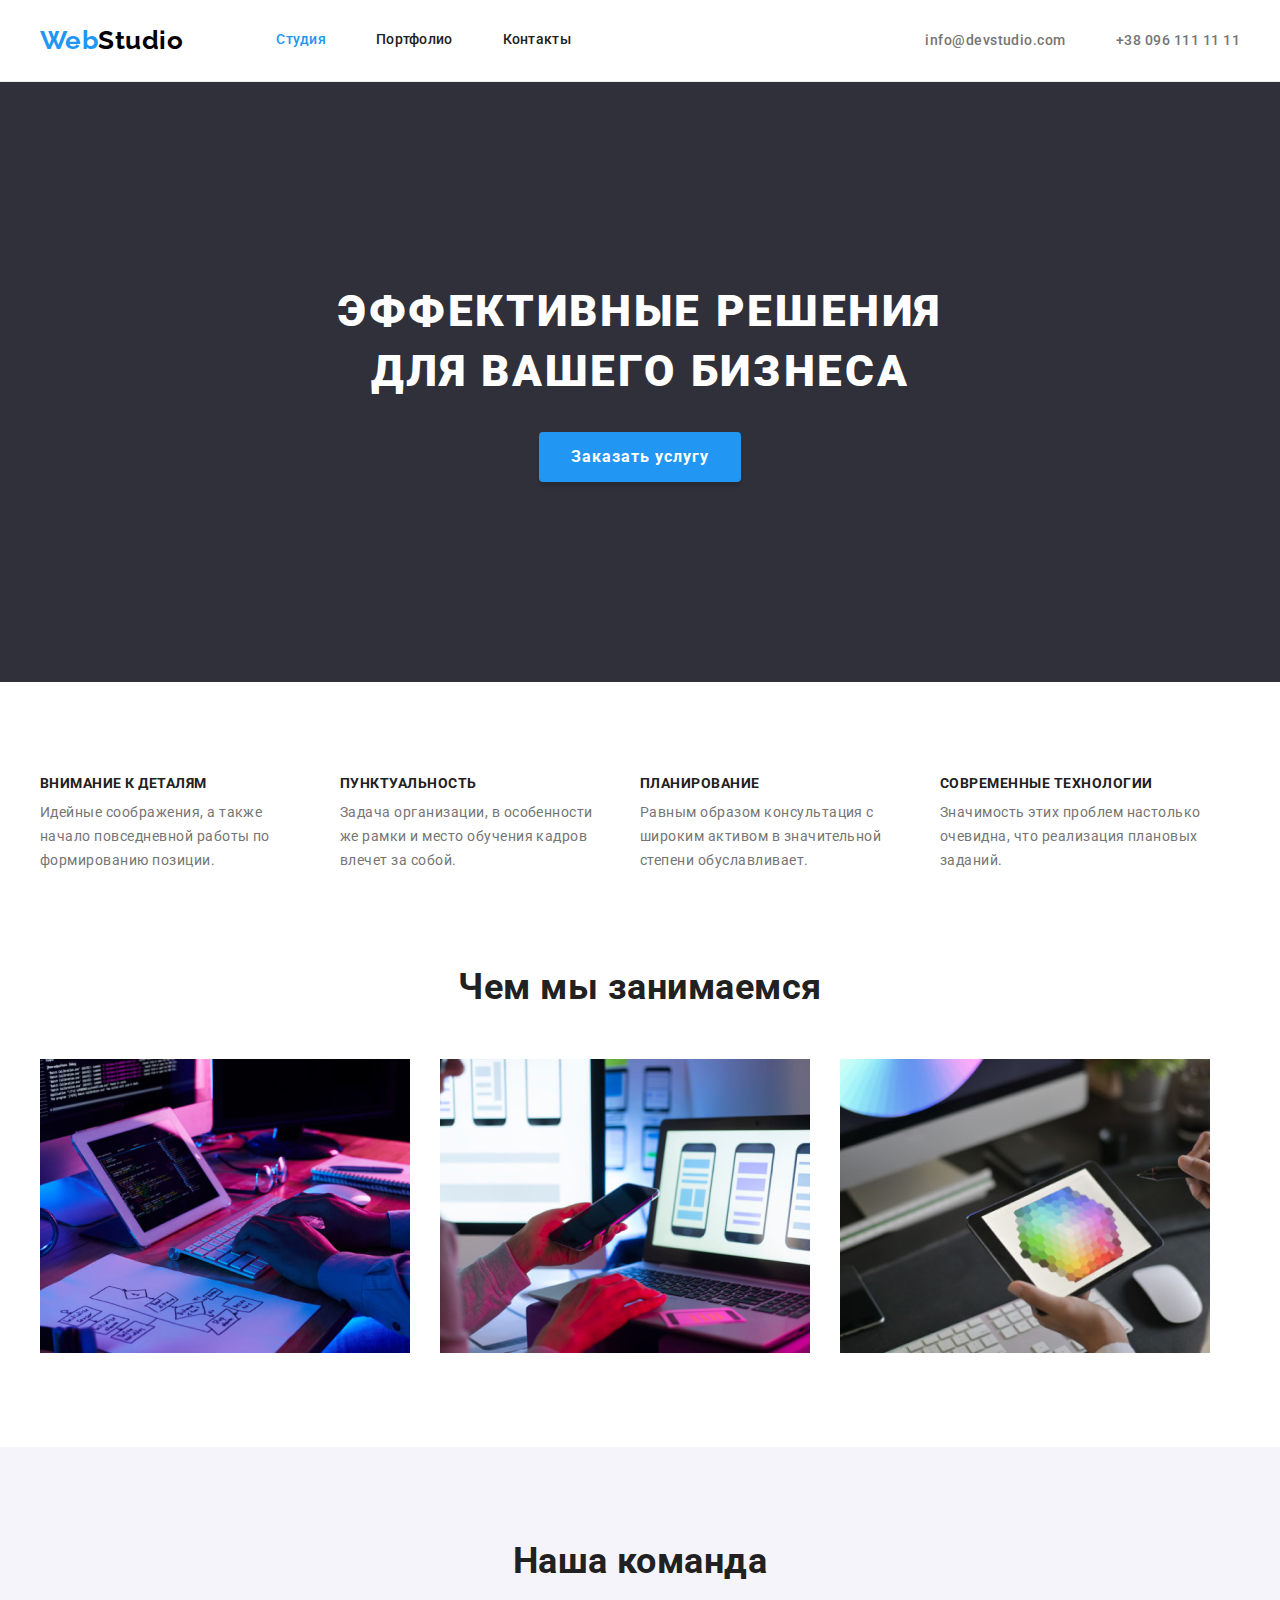
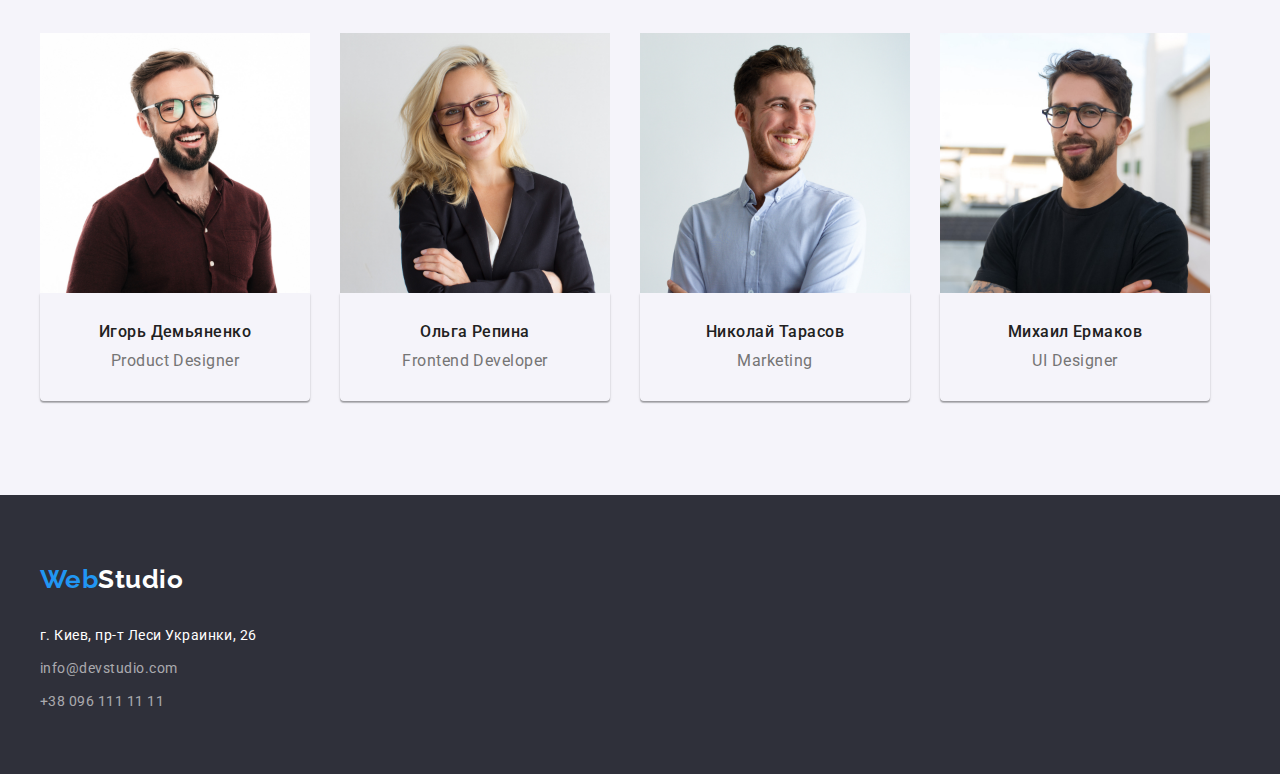
==== index.html @ c9bbfc61 "Initial commit" ====
<!DOCTYPE html>
<html lang="ru">
  <head>
    <meta charset="UTF-8" />
    <meta http-equiv="X-UA-Compatible" content="IE=edge" />
    <meta name="viewport" content="width=device-width, initial-scale=1.0" />
    <link rel="preconnect" href="https://fonts.googleapis.com" />
    <link rel="preconnect" href="https://fonts.gstatic.com" crossorigin />
    <link
      href="https://fonts.googleapis.com/css2?family=Raleway:wght@700&family=Roboto:wght@400;500;700;900&display=swap"
      rel="stylesheet"
    />
    <link
      rel="stylesheet"
      href="https://cdnjs.cloudflare.com/ajax/libs/modern-normalize/1.1.0/modern-normalize.min.css"
      integrity="sha512-wpPYUAdjBVSE4KJnH1VR1HeZfpl1ub8YT/NKx4PuQ5NmX2tKuGu6U/JRp5y+Y8XG2tV+wKQpNHVUX03MfMFn9Q=="
      crossorigin="anonymous"
      referrerpolicy="no-referrer"
    />
    <link rel="stylesheet" href="css/main.css" />
    <title>Студия</title>
  </head>
  <body>
    <header class="header">
      <div class="container content-header">
        <a href="/index.html" lang="en" class="header-link link">
          <span class="logo">Web</span>Studio
        </a>
        <nav class="nav">
          <ul class="main-nav list">
            <li class="nav-item">
              <a href="index.html" class="main-nav-link link">
                <span class="color-studio">Студия</span></a
              >
            </li>
            <li class="nav-item">
              <a href="./portfolio.html" class="main-nav-link link"> Портфолио</a>
            </li>
            <li class="nav-item">
              <a href="" class="main-nav-link link">Контакты</a>
            </li>
          </ul>
        </nav>
        <ul class="aught-nav list">
          <li class="aught-nav-item">
            <a href="mailto:info@devstudio.com" class="aught-nav-link link">info@devstudio.com</a>
          </li>
          
          <li class="aught-nav-item">
            <a href="tel:+380961111111" class="aught-nav-link link">+38 096 111 11 11</a>
          </li>
        </ul>
      </div>
    </header>
    <main>
      <!-- герой -->
      <section class="hero hero-section">
        <div class="container container-hero">
          <h1 class="hero-title">Эффективные решения для вашего бизнеса</h1>
          <button type="button" class="hero-btn">Заказать услугу</button>
        </div>
      </section>
      <!-- наши цености -->
      <section class="values section">
        <div class="container">
          <h2 class="visually-hidden">Наши цености</h2>
          <ul class="values-lists list">
            <li class="values-list">
              <h3>Внимание к деталям</h3>
              <p>
                Идейные соображения, а также начало повседневной работы по формированию позиции.
              </p>
            </li>
            <li class="values-list">
              <h3>Пунктуальность</h3>
              <p>
                Задача организации, в особенности же рамки и место обучения кадров влечет за собой.
              </p>
            </li>
            <li class="values-list">
              <h3>Планирование</h3>
              <p>
                Равным образом консультация с широким активом в значительной степени обуславливает.
              </p>
            </li>
            <li class="values-list">
              <h3>Современные технологии</h3>
              <p>Значимость этих проблем настолько очевидна, что реализация плановых заданий.</p>
            </li>
          </ul>
        </div>
      </section>
      <!-- о нас -->
      <section class="about section">
        <div class="container">
          <h2>Чем мы занимаемся</h2>
          <ul class="about-lists list">
            <li class="about-list"><img src="Images/img.jpg" alt="Разработка ПО" width="370" /></li>
            <li class="about-list">
              <img src="Images/box2.jpg" alt="Разработка мобильного ПО" width="370" />
            </li>
            <li class="about-list">
              <img src="Images/box3.jpg" alt="Разработка графических приложений" width="370" />
            </li>
          </ul>
        </div>
      </section>
      <!-- команда -->
      <section class="teams section">
        <div class="container">
          <h2>Наша команда</h2>
          <ul class="teams-lists list">
            <li class="team-list">
              <img src="Images/product.jpg" alt="мужчина" width="270" />

              <div class="team-card">
                <h3>Игорь Демьяненко</h3>
                <p lang="en">Product Designer</p>
              </div>
            </li>
            <li class="team-list">
              <img src="Images/front.jpg" alt="женщина" width="270" />
              <div class="team-card">
                <h3>Ольга Репина</h3>
                <p lang="en">Frontend Developer</p>
              </div>
            </li>
            <li class="team-list">
              <img src="Images/marketing.jpg" alt="мужчина" width="270" />
              <div class="team-card">
                <h3>Николай Тарасов</h3>
                <p lang="en">Marketing</p>
              </div>
            </li>
            <li class="team-list">
              <img src="Images/designer.jpg " alt="мужчина" width="270" />
              <div class="team-card">
                <h3>Михаил Ермаков</h3>
                <p lang="en">UI Designer</p>
              </div>
            </li>
          </ul>
        </div>
      </section>
    </main>
    <!-- футтер -->
    <footer class="footer">
      <div class="container container-footer">
        <a href="/index.html" lang="en" class="footer-link link"
          ><span class="logo">Web</span>Studio</a
        >
        <address class="footer-address">
          
            <p>г. Киев, пр-т Леси Украинки, 26</p>
            <ul class="footer-address-list list">
              <li class="footer-address-item">
                <a href="mailto:info@devstudio.com" class="footer-address-link link"
                  >info@devstudio.com</a
                >
              </li>
              <li class="footer-address-item">
                <a href="tel:+380961111111" class="footer-address-link link">+38 096 111 11 11</a>
              </li>
            </ul>
          </div>
        </address>
      </div>
    </footer>
  </body>
</html>
---- css/main.css ----
/* color-hero-logo : FFFFFF 

primary-color-text :  #757575
secondary-color-text : #212121
acent-color #2196F3
*/

:root {
  --primary-color-text: #757575;
  --secondary-color-text: #212121;
  --color-hero: #ffffff;
  --acent-color-button-text: #f5f4fa;
  --acent-color-button-background: #2196f3;
  --acent-color-text: #2196f3;
  --color-button-background: #f5f4fa;
}

body {
  margin: 0;
  font-family: 'Roboto', sans-serif;
  color: var(--primary-color-text);
  font-style: normal;
  letter-spacing: 0.03em;
  font-weight: 400;
}
h1,
h2,
h3,
h4,
p {
  margin-top: 0;
  margin-bottom: 0;
}
img {
  display: block;
  max-width: 100%;
  height: auto;
}
.link {
  color: inherit;
  text-decoration: none;
  padding-left: 0;
  margin-right: 0;
  display: block;
}
.list {
  list-style-type: none;
  padding-left: 0;
  margin-left: 0;
  margin-bottom: 0;
  margin-top: 0;
}
.visually-hidden {
  position: absolute;
  width: 1px;
  height: 1px;
  margin: -1px;
  border: 0;
  padding: 0;

  white-space: nowrap;
  clip-path: inset(100%);
  clip: rect(0 0 0 0);
  overflow: hidden;
}

.header {
  padding-top: 25px;
  padding-bottom: 25px;
  border-bottom: 1px solid #ececec;
}
.content-header {
  display: flex;
  align-items: center;
}

.header-link {
  color: #000000;
  font-family: 'Raleway', sans-serif;

  font-weight: 700;
  font-size: 26px;
  line-height: 1.19;

  margin-right: 93px;
}

.logo {
  color: var(--acent-color-text);
}
.color-studio {
  color: var(--acent-color-text);
}
.color-portfolio {
  color: var(--acent-color-text);
}

.main-nav {
  display: flex;
}

.main-nav .main-nav-link:hover,
.main-nav .main-nav-link:focus {
  color: var(--acent-color-text);
}

.main-nav-link {
  font-weight: 500;
  font-size: 14px;
  line-height: 1.14;
  letter-spacing: 0.02em;
  color: var(--secondary-color-text);
}
.nav-item {
  margin-right: 50px;
}
.nav-item:last-child {
  margin-right: 0;
}

.aught-nav {
  display: flex;
  margin-left: auto;
}
.aught-nav-link {
  font-weight: 500;
  font-size: 14px;
  line-height: 1.71;
}

.aught-nav-item {
  margin-right: 50px;
}
.aught-nav-item:last-child {
  margin-right: 0px;
}

.aught-nav .aught-nav-link:hover,
.aught-nav .aught-nav-link:focus {
  color: var(--acent-color-text);
}

.container {
  width: 1200px;
  margin-left: auto;
  margin-right: auto;
  padding-left: 15px;
  padding-right: 15px;
}

/* герой*/

.hero-section {
  padding-top: 200px;
  padding-bottom: 200px;
}
.hero {
  background-color: #2f303a;
  text-align: center;
}

.hero-title {
  font-weight: 900;
  font-size: 44px;
  line-height: 1.36;

  /* or 136% */

  letter-spacing: 0.06em;
  text-transform: uppercase;
  color: var(--color-hero);

  margin: 0 auto 30px;
  width: 696px;
}

.hero-btn {
  font-family: inherit;
  font-weight: 700;
  font-size: 16px;
  line-height: 1.87;

  letter-spacing: 0.06em;
  align-items: center;
  text-align: center;
  color: var(--color-hero);
  background: #2196f3;
  box-shadow: 0px 4px 4px rgba(0, 0, 0, 0.15);
  border-radius: 4px;
  min-width: 200px;
  padding: 10px 32px;
  border: none;
  cursor: pointer;
}

.section {
  padding-top: 94px;
  padding-bottom: 94px;
}

/* цености */
.values.section {
  padding-bottom: 0;
}
.values-lists {
  display: flex;
}
.values-list {
  margin-right: 30px;
  width: 270px;
}
.values-list:last-child {
  margin-right: 0;
}

.values-list > h3 {
  color: var(--secondary-color-text);
  font-weight: 700;
  font-size: 14px;
  line-height: 1.14;
  text-transform: uppercase;
  margin-bottom: 10px;
}
.values-list > p {
  font-size: 14px;
  line-height: 1.71;
}
/* Рѕ РЅР°СЃ  */
.about h2 {
  font-weight: 700;
  font-size: 36px;
  line-height: 1.16;
  text-align: center;
  color: var(--secondary-color-text);
  margin-bottom: 50px;
}
.about-lists {
  display: flex;
}
.about-list {
  margin-right: 30px;
}
.about-list:last-child {
  margin-right: 0;
}
/* команда  */
.teams.section {
  background: #f5f4fa;
}
.teams-lists {
  display: flex;
}
.teams h2 {
  font-weight: 700;
  font-size: 36px;
  line-height: 1.16;
  text-align: center;
  color: var(--secondary-color-text);
  margin-bottom: 50px;
}
.team-list {
  margin-right: 30px;
  text-align: center;
}
.team-list:last-child {
  margin-right: 0;
}

.team-list h3 {
  font-weight: 500;
  font-size: 16px;
  line-height: 1.18;
  /* identical to box height */
  color: var(--secondary-color-text);
}
.team-list p {
  font-size: 16px;
  line-height: 1.18;
  /* identical to box height */
}

.team-card {
  padding-bottom: 30px;
  padding-top: 30px;
  box-shadow: 0px 1px 3px rgba(0, 0, 0, 0.12), 0px 1px 1px rgba(0, 0, 0, 0.14),
    0px 2px 1px rgba(0, 0, 0, 0.2);
  border-radius: 0px 0px 4px 4px;
}
.team-card > h3 {
  margin-bottom: 10px;
}
/*Футтер */
.footer {
  background-color: #2f303a;
  color: #ffffff;
  padding-top: 60px;
  padding-bottom: 60px;
}

.footer-link {
  font-family: 'Raleway', sans-serif;

  font-weight: 700;
  font-size: 26px;
  line-height: 1.92;
  margin-bottom: 20px;
}

.footer-address > p {
  font-style: normal;
  font-size: 14px;
  line-height: 1.71;
  margin-bottom: 9px;
}

.footer-address-link {
  font-size: 14px;
  line-height: 1.71;
  color: rgba(255, 255, 255, 0.6);
  font-style: normal;
}
.footer-address-item {
  margin-bottom: 9px;
}
.footer-address-item:last-child {
  margin-bottom: 0;
}

.footer-address-list .footer-address-link:hover,
.footer-address-list .footer-address-link:focus {
  color: var(--acent-color-text);
}
/* Портфолио */

.button {
  font-family: inherit;
  font-weight: 500;
  font-size: 16px;
  line-height: 1.62;
  /* identical to box height, or 162% */

  text-align: center;
  color: var(--secondary-color-text);
  background: var(--color-button-background);
  border-radius: 4px;
  border: none;
  cursor: pointer;
  padding: 6px 22px;
}

.buttons {
  display: flex;
  justify-content: center;
  margin-bottom: 54px;
}

.button-list {
  margin-right: 8px;
}

.button-list:last-child {
  margin-right: 0;
}

.buttons .button:hover,
.buttons .button:focus {
  color: var(--acent-color-button-text);
  background: var(--acent-color-button-background);
}

.works {
  display: flex;
  flex-wrap: wrap;
  margin-left: -30px;
  margin-top: -30px;
}
.work-item {
  flex-basis: calc(100% / 3 - 30px);
  margin-left: 30px;
  margin-top: 30px;
}
.work-item h3 {
  color: var(--secondary-color-text);
  font-weight: 700;
  font-size: 18px;
  line-height: 2;
  /* identical to box height, or 200% */
  letter-spacing: 0.06em;
}

.work-item p {
  font-size: 16px;
  line-height: 1.87;

  /* identical to box height, or 187% */
}

.item-content {
  padding: 20px 24px;
  border-right: 1px solid #eeeeee;
  border-bottom: 1px solid #eeeeee;
  border-left: 1px solid #eeeeee;
}

.item-content > h3 {
  margin-bottom: 4px;
}
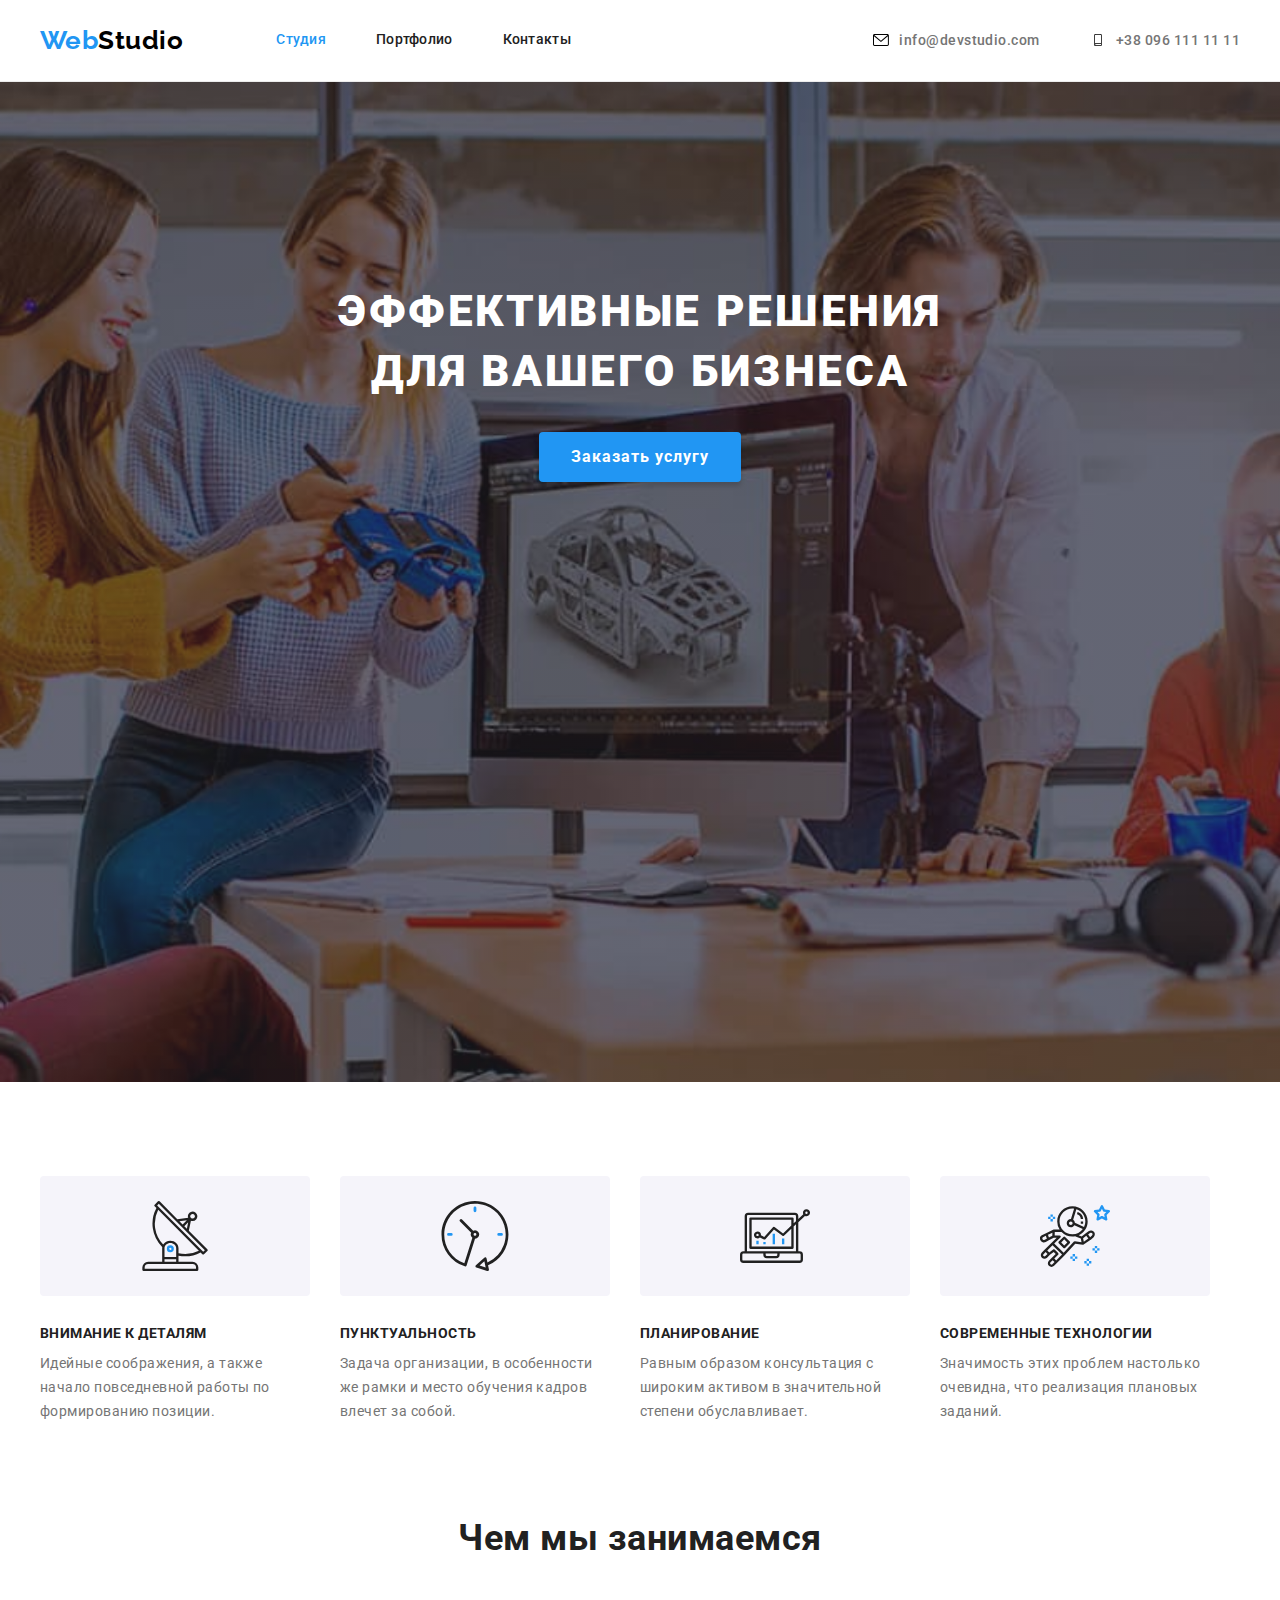
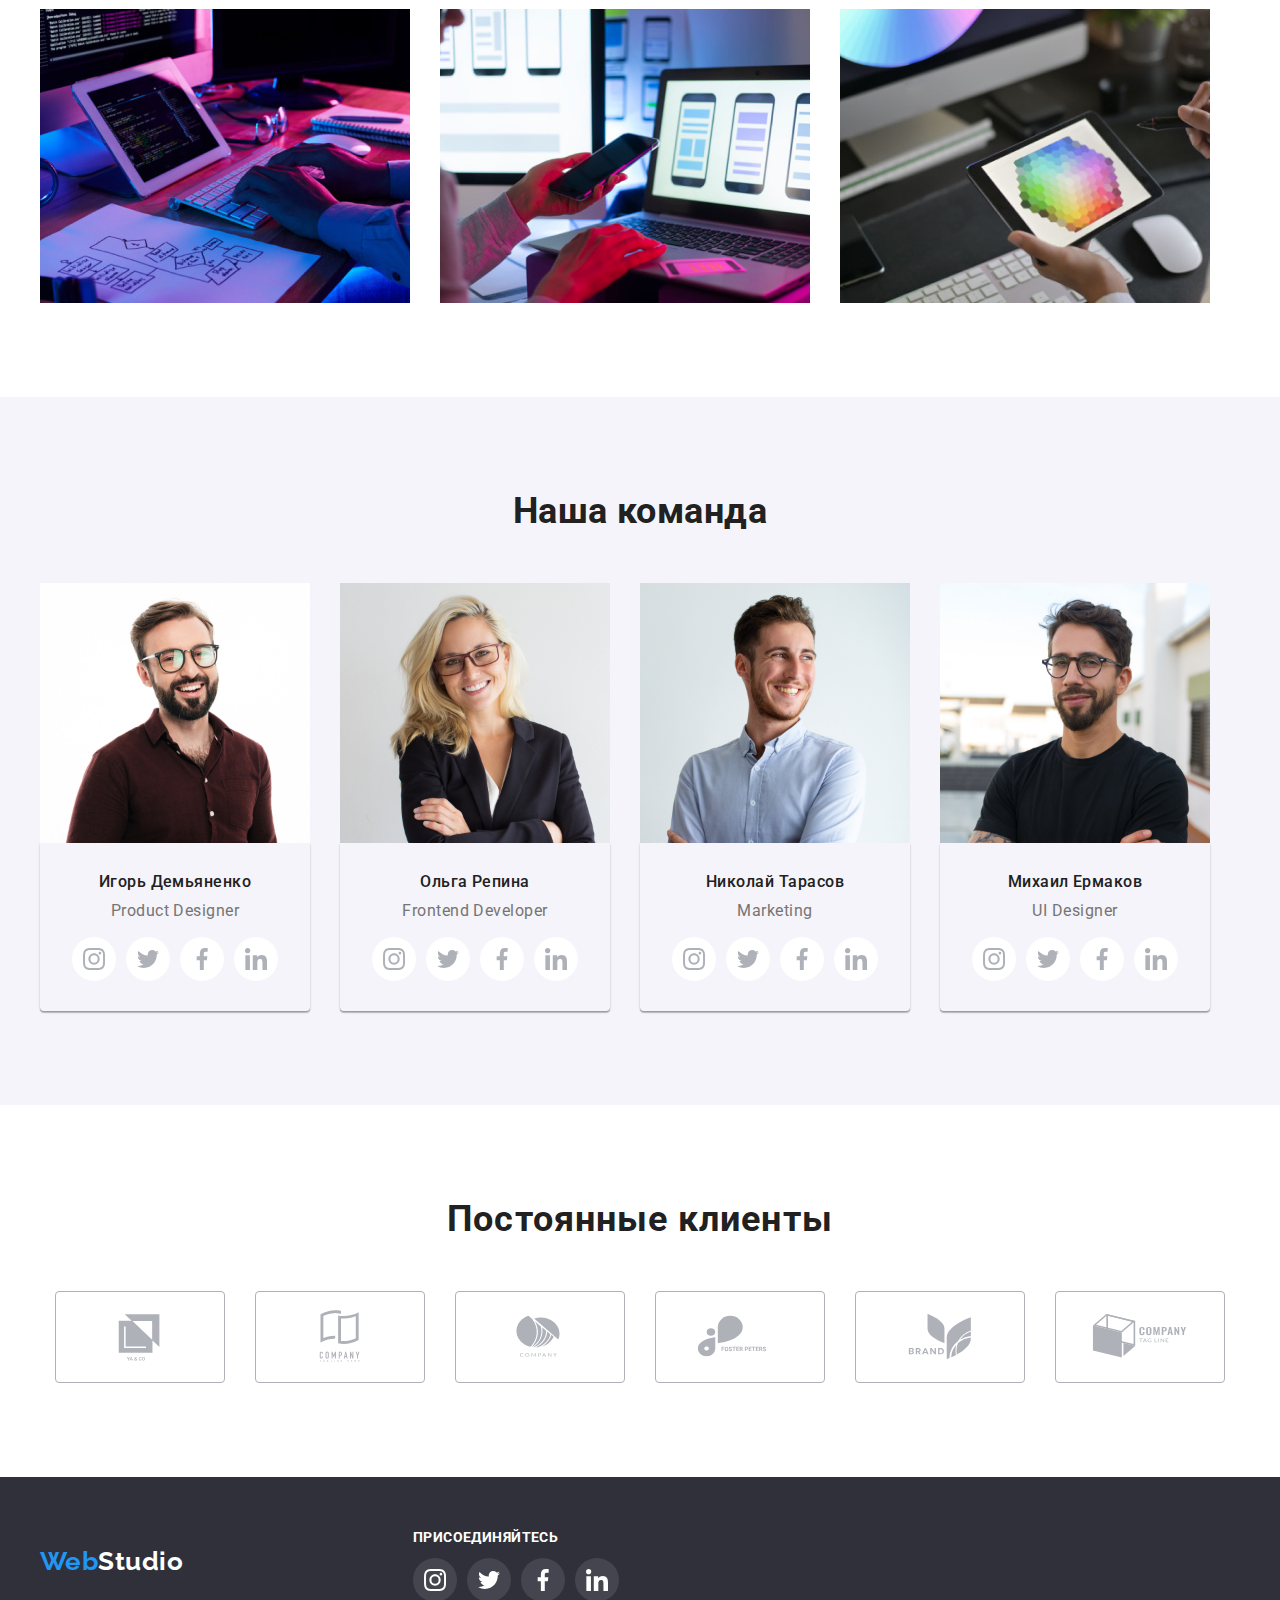
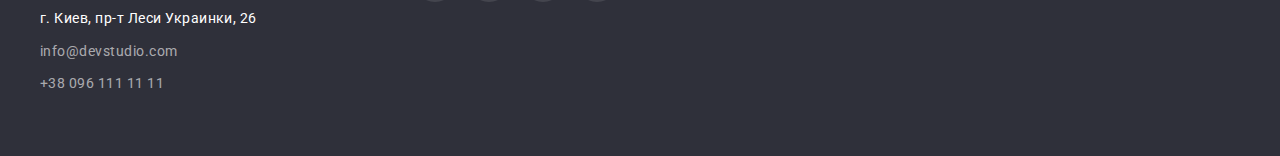
==== commit 6b349d6f: "final" ====
--- a/index.html
+++ b/index.html
@@ -43,11 +43,21 @@
         </nav>
         <ul class="aught-nav list">
           <li class="aught-nav-item">
-            <a href="mailto:info@devstudio.com" class="aught-nav-link link">info@devstudio.com</a>
+            <a href="mailto:info@devstudio.com" class="aught-nav-link link">
+              <svg class="nav-icon" width="16" height="12">
+                <use href="./Images/icons.svg#icon-envelope"></use>
+              </svg>
+              info@devstudio.com
+            </a>
           </li>
-          
+
           <li class="aught-nav-item">
-            <a href="tel:+380961111111" class="aught-nav-link link">+38 096 111 11 11</a>
+            <a href="tel:+380961111111" class="aught-nav-link link">
+              <svg class="nav-icon" width="16" height="12">
+                <use href="./Images/icons.svg#icon-smartphone"></use>
+              </svg>
+              +38 096 111 11 11</a
+            >
           </li>
         </ul>
       </div>
@@ -55,7 +65,7 @@
     <main>
       <!-- герой -->
       <section class="hero hero-section">
-        <div class="container container-hero">
+        <div class="container-hero">
           <h1 class="hero-title">Эффективные решения для вашего бизнеса</h1>
           <button type="button" class="hero-btn">Заказать услугу</button>
         </div>
@@ -66,24 +76,44 @@
           <h2 class="visually-hidden">Наши цености</h2>
           <ul class="values-lists list">
             <li class="values-list">
+              <div class="box-icon">
+                <svg class="value-icon" width="70" height="70">
+                  <use href="./Images/icons.svg#icon-antenna"></use>
+                </svg>
+              </div>
               <h3>Внимание к деталям</h3>
               <p>
                 Идейные соображения, а также начало повседневной работы по формированию позиции.
               </p>
             </li>
             <li class="values-list">
+              <div class="box-icon">
+                <svg class="value-icon" width="70" height="70">
+                  <use href="./Images/icons.svg#icon-clock"></use>
+                </svg>
+              </div>
               <h3>Пунктуальность</h3>
               <p>
                 Задача организации, в особенности же рамки и место обучения кадров влечет за собой.
               </p>
             </li>
             <li class="values-list">
+              <div class="box-icon">
+                <svg class="value-icon" width="70" height="70">
+                  <use href="./Images/icons.svg#icon-diagram"></use>
+                </svg>
+              </div>
               <h3>Планирование</h3>
               <p>
                 Равным образом консультация с широким активом в значительной степени обуславливает.
               </p>
             </li>
             <li class="values-list">
+              <div class="box-icon">
+                <svg class="value-icon" width="70" height="70">
+                  <use href="./Images/icons.svg#icon-astronaut"></use>
+                </svg>
+              </div>
               <h3>Современные технологии</h3>
               <p>Значимость этих проблем настолько очевидна, что реализация плановых заданий.</p>
             </li>
@@ -112,10 +142,40 @@
           <ul class="teams-lists list">
             <li class="team-list">
               <img src="Images/product.jpg" alt="мужчина" width="270" />
-
               <div class="team-card">
                 <h3>Игорь Демьяненко</h3>
                 <p lang="en">Product Designer</p>
+                <!-- иконки ...............-->
+                <ul class="socials list">
+                  <li class="socials-item">
+                    <a class="socials-link link" href="" aria-label="Instagram">
+                      <svg class="socials-icon" width="22" height="22">
+                        <use href="./Images/icons.svg#icon-instagram"></use>
+                      </svg>
+                    </a>
+                  </li>
+                  <li class="socials-item">
+                    <a class="socials-link link" href="" aria-label="Twitter">
+                      <svg class="socials-icon" width="22" height="22">
+                        <use href="./Images/icons.svg#icon-twitter"></use>
+                      </svg>
+                    </a>
+                  </li>
+                  <li class="socials-item">
+                    <a class="socials-link link" href="" aria-label="Facebook">
+                      <svg class="socials-icon" width="22" height="22">
+                        <use href="./Images/icons.svg#icon-facebook"></use>
+                      </svg>
+                    </a>
+                  </li>
+                  <li class="socials-item">
+                    <a class="socials-link link" href="" aria-label="LinkerdIn">
+                      <svg class="socials-icon" width="22" height="22">
+                        <use href="./Images/icons.svg#icon-linkedin"></use>
+                      </svg>
+                    </a>
+                  </li>
+                </ul>
               </div>
             </li>
             <li class="team-list">
@@ -123,6 +183,36 @@
               <div class="team-card">
                 <h3>Ольга Репина</h3>
                 <p lang="en">Frontend Developer</p>
+                <ul class="socials list">
+                  <li class="socials-item">
+                    <a class="socials-link link" href="" aria-label="Instagram">
+                      <svg class="socials-icon" width="22" height="22">
+                        <use href="./Images/icons.svg#icon-instagram"></use>
+                      </svg>
+                    </a>
+                  </li>
+                  <li class="socials-item">
+                    <a class="socials-link link" href="" aria-label="Twitter">
+                      <svg class="socials-icon" width="22" height="22">
+                        <use href="./Images/icons.svg#icon-twitter"></use>
+                      </svg>
+                    </a>
+                  </li>
+                  <li class="socials-item">
+                    <a class="socials-link link" href="" aria-label="Facebook">
+                      <svg class="socials-icon" width="22" height="22">
+                        <use href="./Images/icons.svg#icon-facebook"></use>
+                      </svg>
+                    </a>
+                  </li>
+                  <li class="socials-item">
+                    <a class="socials-link link" href="" aria-label="LinkerdIn">
+                      <svg class="socials-icon" width="22" height="22">
+                        <use href="./Images/icons.svg#icon-linkedin"></use>
+                      </svg>
+                    </a>
+                  </li>
+                </ul>
               </div>
             </li>
             <li class="team-list">
@@ -130,6 +220,36 @@
               <div class="team-card">
                 <h3>Николай Тарасов</h3>
                 <p lang="en">Marketing</p>
+                <ul class="socials list">
+                  <li class="socials-item">
+                    <a class="socials-link link" href="" aria-label="Instagram">
+                      <svg class="socials-icon" width="22" height="22">
+                        <use href="./Images/icons.svg#icon-instagram"></use>
+                      </svg>
+                    </a>
+                  </li>
+                  <li class="socials-item">
+                    <a class="socials-link link" href="" aria-label="Twitter">
+                      <svg class="socials-icon" width="22" height="22">
+                        <use href="./Images/icons.svg#icon-twitter"></use>
+                      </svg>
+                    </a>
+                  </li>
+                  <li class="socials-item">
+                    <a class="socials-link link" href="" aria-label="Facebook">
+                      <svg class="socials-icon" width="22" height="22">
+                        <use href="./Images/icons.svg#icon-facebook"></use>
+                      </svg>
+                    </a>
+                  </li>
+                  <li class="socials-item">
+                    <a class="socials-link link" href="" aria-label="LinkerdIn">
+                      <svg class="socials-icon" width="22" height="22">
+                        <use href="./Images/icons.svg#icon-linkedin"></use>
+                      </svg>
+                    </a>
+                  </li>
+                </ul>
               </div>
             </li>
             <li class="team-list">
@@ -137,7 +257,87 @@
               <div class="team-card">
                 <h3>Михаил Ермаков</h3>
                 <p lang="en">UI Designer</p>
-              </div>
+                <ul class="socials list">
+                  <li class="socials-item">
+                    <a class="socials-link link" href="" aria-label="Instagram">
+                      <svg class="socials-icon" width="22" height="22">
+                        <use href="./Images/icons.svg#icon-instagram"></use>
+                      </svg>
+                    </a>
+                  </li>
+                  <li class="socials-item">
+                    <a class="socials-link link" href="" aria-label="Twitter">
+                      <svg class="socials-icon" width="22" height="22">
+                        <use href="./Images/icons.svg#icon-twitter"></use>
+                      </svg>
+                    </a>
+                  </li>
+                  <li class="socials-item">
+                    <a class="socials-link link" href="" aria-label="Facebook">
+                      <svg class="socials-icon" width="22" height="22">
+                        <use href="./Images/icons.svg#icon-facebook"></use>
+                      </svg>
+                    </a>
+                  </li>
+                  <li class="socials-item">
+                    <a class="socials-link link" href="" aria-label="LinkerdIn">
+                      <svg class="socials-icon" width="22" height="22">
+                        <use href="./Images/icons.svg#icon-linkedin"></use>
+                      </svg>
+                    </a>
+                  </li>
+                </ul>
+              </div>
+            </li>
+          </ul>
+        </div>
+      </section>
+
+      <section class="clients-section">
+        <div class="container">
+          <h2 class="client-title">Постоянные клиенты</h2>
+          <ul class="clients-list list">
+            <li class="client-item">
+              <a class="client-link link" href="" aria-label="Facebook">
+                <svg class="client-icon" width="106" height="60">
+                  <use href="./Images/icons.svg#icon-logo1"></use>
+                </svg>
+              </a>
+            </li>
+            <li class="client-item">
+              <a class="client-link link" href="" aria-label="Facebook">
+                <svg class="client-icon" width="106" height="60">
+                  <use href="./Images/icons.svg#icon-logo2"></use>
+                </svg>
+              </a>
+            </li>
+            <li class="client-item">
+              <a class="client-link link" href="" aria-label="Facebook">
+                <svg class="client-icon" width="106" height="60">
+                  <use href="./Images/icons.svg#icon-logo3"></use>
+                </svg>
+              </a>
+            </li>
+            <li class="client-item">
+              <a class="client-link link" href="" aria-label="Facebook">
+                <svg class="client-icon" width="106" height="60">
+                  <use href="./Images/icons.svg#icon-logo4"></use>
+                </svg>
+              </a>
+            </li>
+            <li class="client-item">
+              <a class="client-link link" href="" aria-label="Facebook">
+                <svg class="client-icon" width="106" height="60">
+                  <use href="./Images/icons.svg#icon-logo5"></use>
+                </svg>
+              </a>
+            </li>
+            <li class="client-item">
+              <a class="client-link link" href="" aria-label="Facebook">
+                <svg class="client-icon" width="106" height="60">
+                  <use href="./Images/icons.svg#icon-logo6"></use>
+                </svg>
+              </a>
             </li>
           </ul>
         </div>
@@ -146,11 +346,11 @@
     <!-- футтер -->
     <footer class="footer">
       <div class="container container-footer">
-        <a href="/index.html" lang="en" class="footer-link link"
-          ><span class="logo">Web</span>Studio</a
-        >
-        <address class="footer-address">
-          
+        <div class="footer-addres-box">
+          <a href="/index.html" lang="en" class="footer-link link"
+            ><span class="logo">Web</span>Studio</a
+          >
+          <address class="footer-address">
             <p>г. Киев, пр-т Леси Украинки, 26</p>
             <ul class="footer-address-list list">
               <li class="footer-address-item">
@@ -162,8 +362,41 @@
                 <a href="tel:+380961111111" class="footer-address-link link">+38 096 111 11 11</a>
               </li>
             </ul>
-          </div>
-        </address>
+          </address>
+        </div>
+        <div class="footer-icon-box">
+          <h3>присоединяйтесь</h3>
+          <ul class="footer-icons-list list">
+            <li class="footer-item">
+              <a class="socials-footer-link link" href="" aria-label="Instagram">
+                <svg class="footer-icon" width="22" height="22">
+                  <use href="./Images/icons.svg#icon-instagram"></use>
+                </svg>
+              </a>
+            </li>
+            <li class="footer-item">
+              <a class="socials-footer-link link" href="" aria-label="Twitter">
+                <svg class="footer-icon" width="22" height="22">
+                  <use href="./Images/icons.svg#icon-twitter"></use>
+                </svg>
+              </a>
+            </li>
+            <li class="footer-item">
+              <a class="socials-footer-link link" href="" aria-label="Facebook">
+                <svg class="footer-icon" width="22" height="22">
+                  <use href="./Images/icons.svg#icon-facebook"></use>
+                </svg>
+              </a>
+            </li>
+            <li class="footer-item">
+              <a class="socials-footer-link link" href="" aria-label="LinkerdIn">
+                <svg class="footer-icon" width="22" height="22">
+                  <use href="./Images/icons.svg#icon-linkedin"></use>
+                </svg>
+              </a>
+            </li>
+          </ul>
+        </div>
       </div>
     </footer>
   </body>
--- a/css/main.css
+++ b/css/main.css
@@ -123,9 +123,15 @@
   margin-left: auto;
 }
 .aught-nav-link {
+  display: flex;
   font-weight: 500;
   font-size: 14px;
   line-height: 1.71;
+  justify-content: center;
+  align-items: center;
+}
+.nav-icon {
+  margin-right: 10px;
 }
 
 .aught-nav-item {
@@ -139,7 +145,10 @@
 .aught-nav .aught-nav-link:focus {
   color: var(--acent-color-text);
 }
-
+.aught-nav-link:hover .nav-icon,
+.aught-nav-link:focus .nav-icon {
+  fill: var(--acent-color-text);
+}
 .container {
   width: 1200px;
   margin-left: auto;
@@ -148,15 +157,26 @@
   padding-right: 15px;
 }
 
-/* герой*/
-
-.hero-section {
+/* РіРµСЂРѕР№*/
+
+/* .hero-section {
   padding-top: 200px;
   padding-bottom: 200px;
-}
-.hero {
-  background-color: #2f303a;
-  text-align: center;
+} */
+.container-hero {
+  max-width: 1600px;
+  height: 600px;
+  text-align: center;
+  margin-right: auto;
+  margin-left: auto;
+
+  background-image: linear-gradient(to right, rgba(47, 48, 58, 0.4), rgba(47, 48, 58, 0.4)),
+    url(../Images/hero.jpg);
+  background-size: cover;
+  background-repeat: no-repeat;
+  background-position: center;
+  padding-top: 200px;
+  padding-bottom: 200px;
 }
 
 .hero-title {
@@ -198,7 +218,7 @@
   padding-bottom: 94px;
 }
 
-/* цености */
+/* С†РµРЅРѕСЃС‚Рё */
 .values.section {
   padding-bottom: 0;
 }
@@ -225,7 +245,28 @@
   font-size: 14px;
   line-height: 1.71;
 }
-/* Рѕ РЅР°СЃ  */
+
+/* value icons ///////////////////////////////xxxxxxx//*/
+.box-icon {
+  display: flex;
+  justify-content: center;
+  align-items: center;
+
+  width: 270x;
+  height: 120px;
+  background: #f5f4fa;
+  border-radius: 4px;
+  margin-bottom: 30px;
+}
+.value-icon {
+  display: flex;
+  justify-content: center;
+  align-items: center;
+
+  width: 70px;
+  height: 70px;
+}
+/* Р С• Р Р…Р В°РЎРѓ  */
 .about h2 {
   font-weight: 700;
   font-size: 36px;
@@ -243,7 +284,7 @@
 .about-list:last-child {
   margin-right: 0;
 }
-/* команда  */
+/* РєРѕРјР°РЅРґР°  */
 .teams.section {
   background: #f5f4fa;
 }
@@ -289,7 +330,96 @@
 .team-card > h3 {
   margin-bottom: 10px;
 }
-/*Футтер */
+
+.socials {
+  display: flex;
+  align-items: center;
+  justify-content: center;
+  margin-top: 16px;
+}
+
+.socials-item:not(:last-child) {
+  margin-right: 10px;
+}
+/* СЃРѕС† РёРєРѕРЅРєРё  ////////////////////////////////////////////*/
+.socials-link {
+  display: flex;
+  justify-content: center;
+  align-items: center;
+
+  width: 44px;
+  height: 44px;
+
+  background-color: #fff;
+  border-radius: 50%;
+}
+
+.socials-icon {
+  fill: #afb1b8;
+}
+
+.socials-link:hover,
+.socials-link:focus {
+  background-color: var(--acent-color-text);
+}
+
+.socials-link:hover .socials-icon,
+.socials-link:focus .socials-icon {
+  fill: var(--acent-color-button-text);
+}
+.clients-section {
+  margin-top: 94px;
+  margin-bottom: 94px;
+}
+.clients-list {
+  display: flex;
+  justify-content: center;
+  align-items: center;
+}
+.client-title {
+  font-weight: 700;
+  font-size: 36px;
+  line-height: 1.16;
+  text-align: center;
+  letter-spacing: 0.03em;
+
+  color: var(--secondary-color-text);
+  margin-bottom: 50px;
+}
+
+.client-link {
+  display: flex;
+  align-items: center;
+  justify-content: center;
+  display: flex;
+  width: 170px;
+  height: 92px;
+  border: 1px solid #afb1b8;
+  box-sizing: border-box;
+  border-radius: 4px;
+}
+
+.client-item:not(:last-child) {
+  margin-right: 30px;
+}
+
+.client-icon {
+  fill: #afb1b8;
+}
+
+.client-link:hover,
+.client-link:focus {
+  border: 1px solid var(--acent-color-text);
+}
+.client-link:hover .client-icon,
+.client-link:focus .client-icon {
+  fill: var(--acent-color-text);
+}
+
+/*Р¤СѓС‚С‚РµСЂ ////////////////////////////////////////////////*/
+.container-footer {
+  display: flex;
+}
 .footer {
   background-color: #2f303a;
   color: #ffffff;
@@ -330,7 +460,51 @@
 .footer-address-list .footer-address-link:focus {
   color: var(--acent-color-text);
 }
-/* Портфолио */
+.footer-addres-box {
+  margin-right: 156px;
+}
+.container-footer {
+  display: flex;
+}
+
+.footer-icons-list {
+  display: flex;
+  align-items: center;
+  justify-content: center;
+}
+
+.footer-item:not(:last-child) {
+  margin-right: 10px;
+}
+
+.socials-footer-link {
+  display: flex;
+  justify-content: center;
+  align-items: center;
+
+  width: 44px;
+  height: 44px;
+
+  background-color: rgba(255, 255, 255, 0.1);
+  border-radius: 50%;
+}
+.socials-footer-link:hover,
+.socials-footer-link:focus {
+  background-color: var(--acent-color-text);
+}
+.footer-icon {
+  fill: var(--color-hero);
+}
+
+.footer-icon-box > h3 {
+  font-weight: 700;
+  font-size: 14px;
+  line-height: 1.14px;
+  letter-spacing: 0.03em;
+  text-transform: uppercase;
+  margin-bottom: 20px;
+}
+/* РџРѕСЂС‚С„РѕР»РёРѕ */
 
 .button {
   font-family: inherit;
@@ -365,7 +539,9 @@
 .buttons .button:hover,
 .buttons .button:focus {
   color: var(--acent-color-button-text);
-  background: var(--acent-color-button-background);
+  background-color: var(--acent-color-button-background);
+  box-shadow: 0px 3px 1px rgba(0, 0, 0, 0.1), 0px 1px 2px rgba(0, 0, 0, 0.08),
+    0px 2px 2px rgba(0, 0, 0, 0.12);
 }
 
 .works {
@@ -405,3 +581,9 @@
 .item-content > h3 {
   margin-bottom: 4px;
 }
+
+.works .work-item:hover,
+.works .work-item:focus {
+  box-shadow: 0px 1px 1px rgba(0, 0, 0, 0.12), 0px 4px 4px rgba(0, 0, 0, 0.06),
+    1px 4px 6px rgba(0, 0, 0, 0.16);
+}
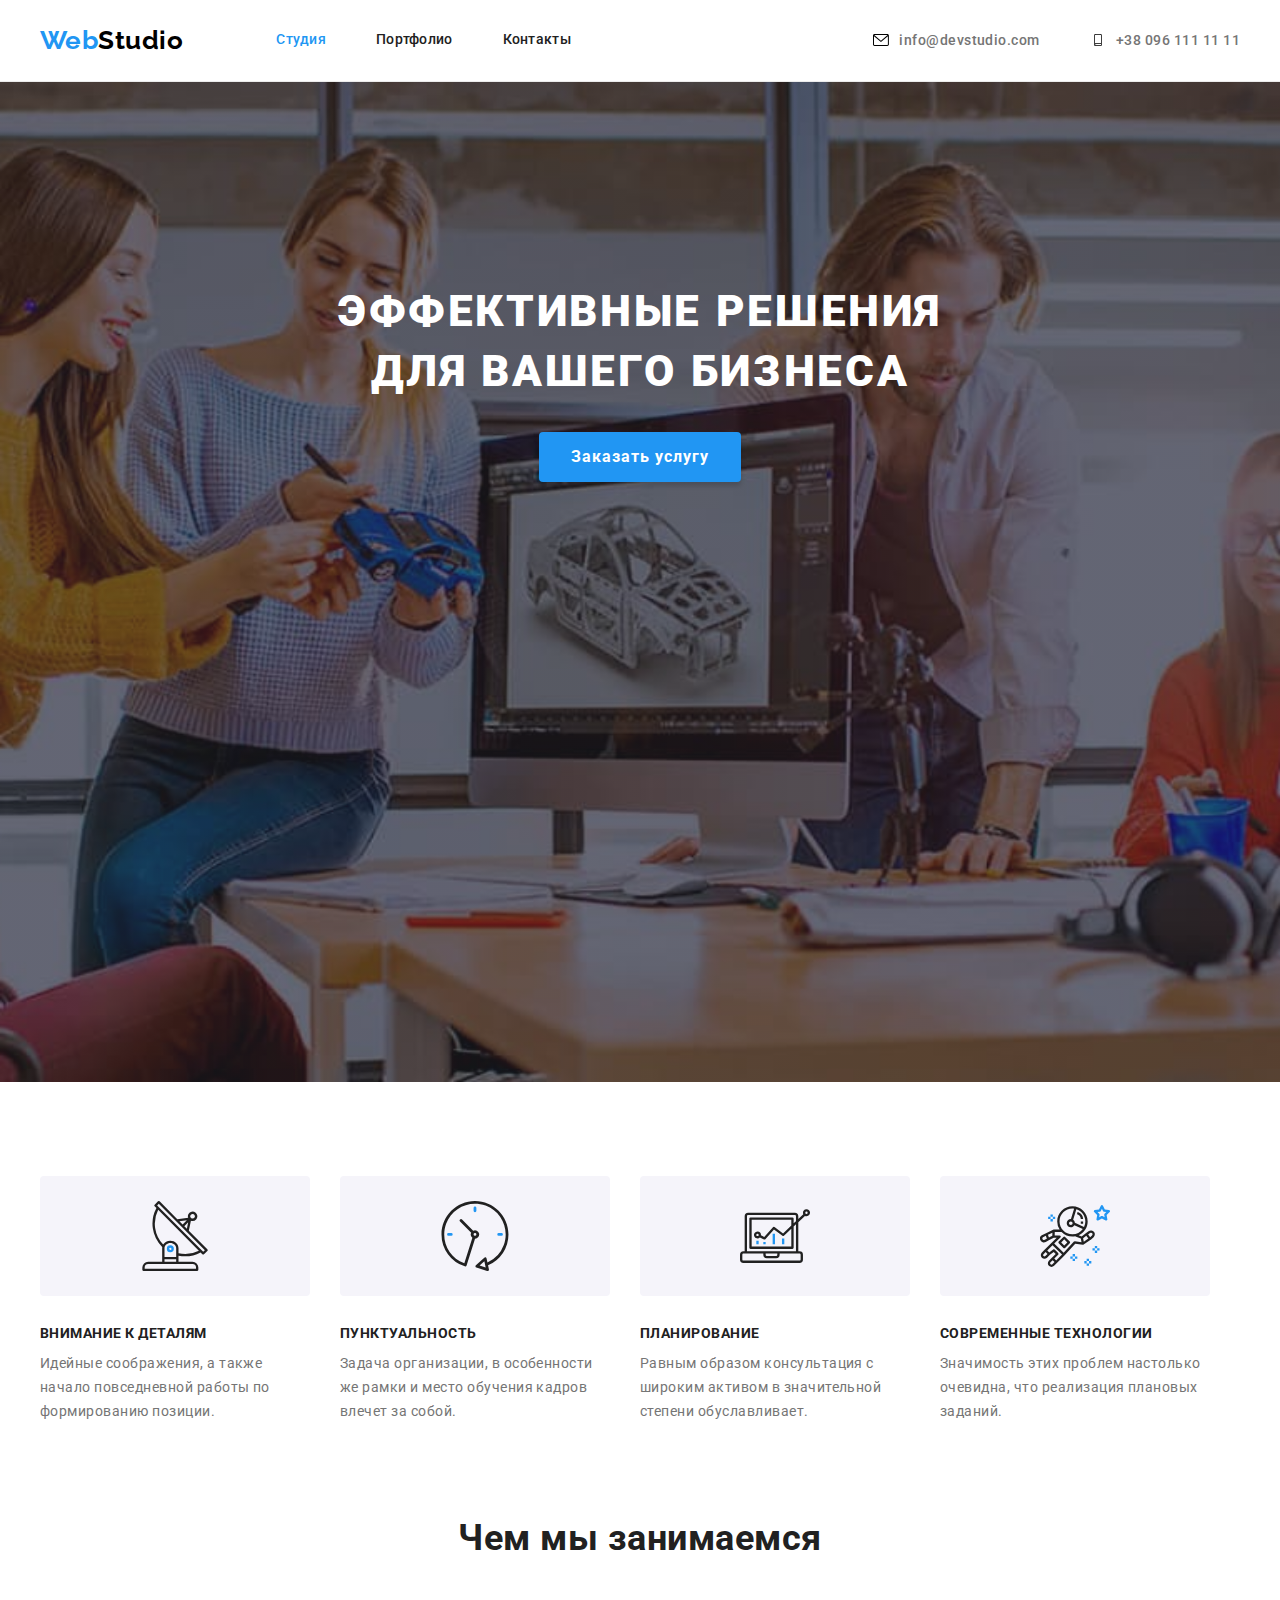
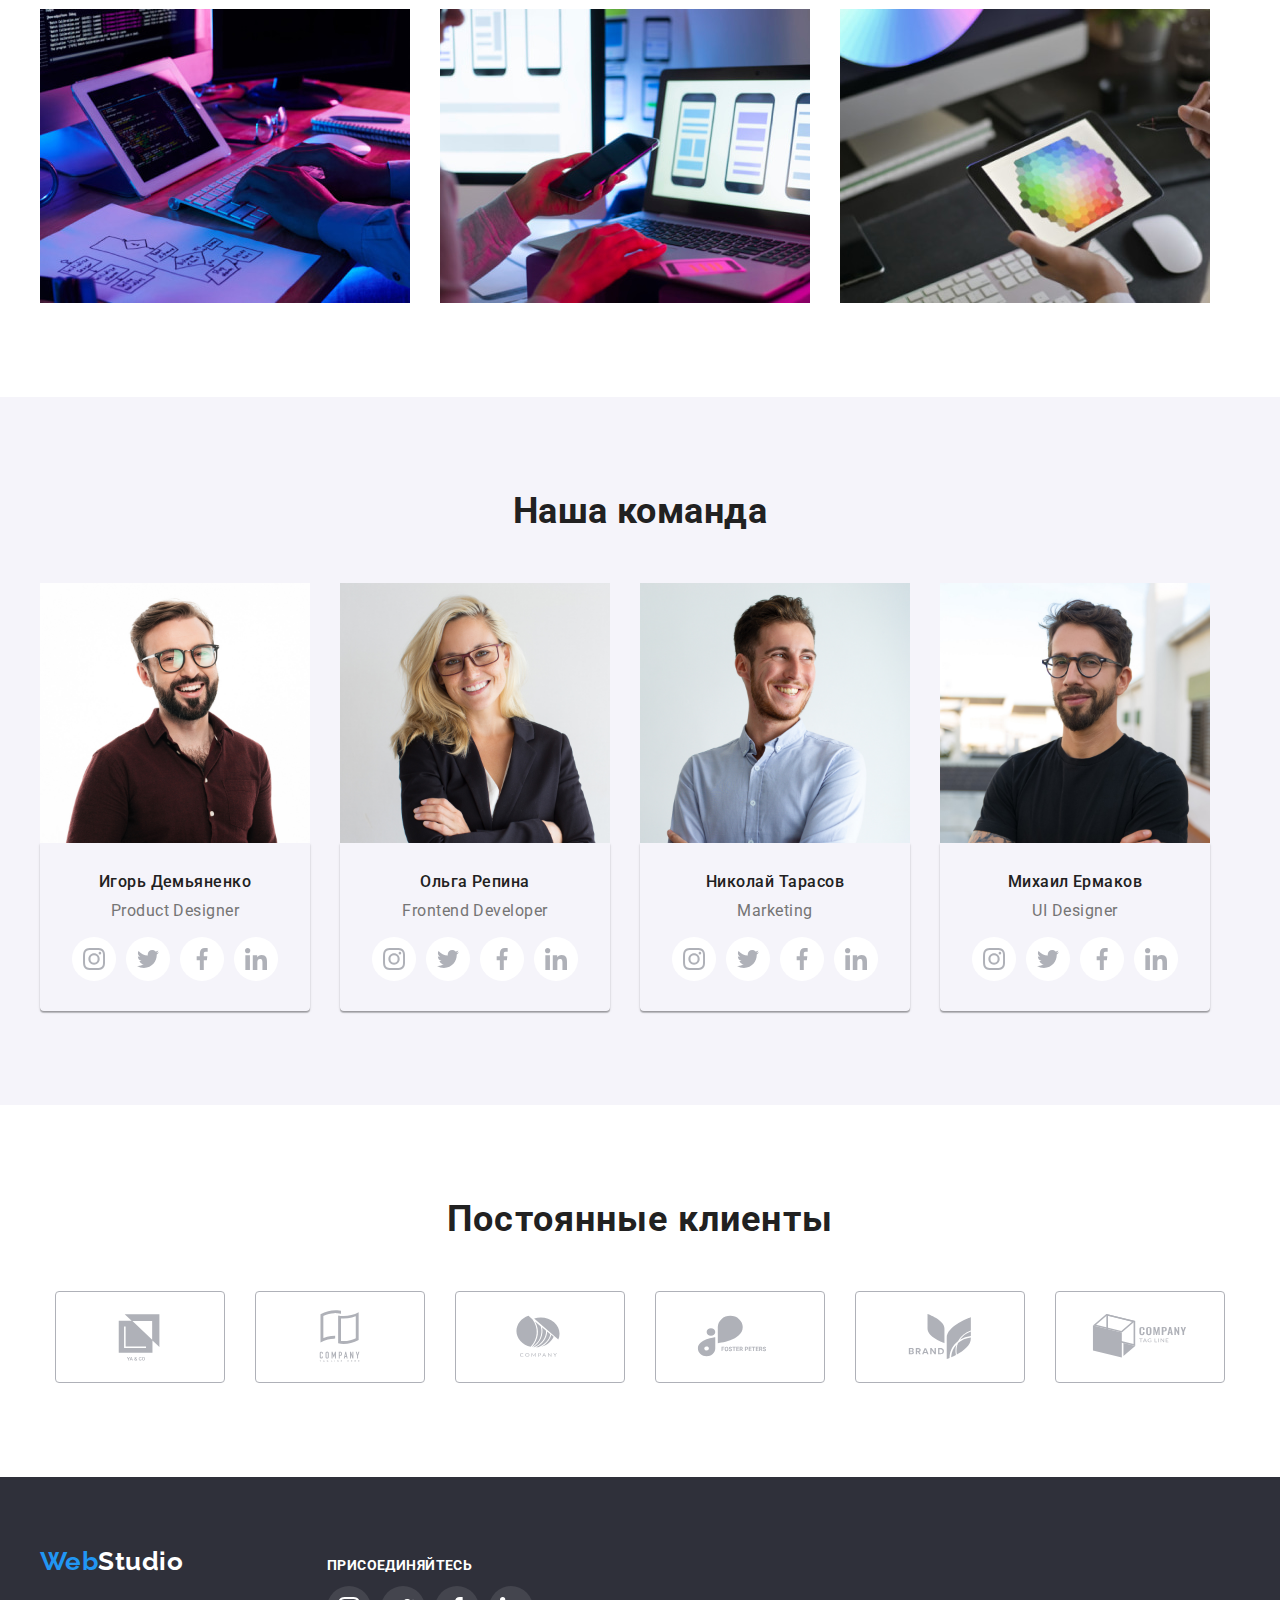
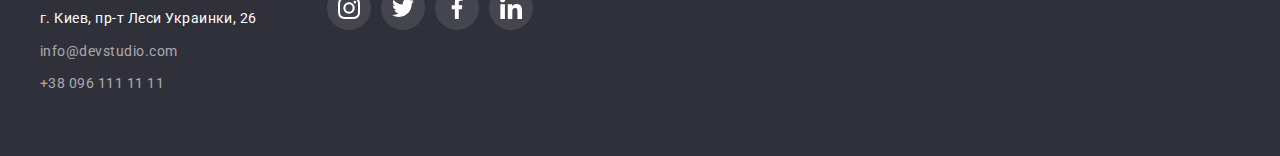
==== commit 15b63699: "final" ====
--- a/index.html
+++ b/index.html
@@ -365,7 +365,7 @@
           </address>
         </div>
         <div class="footer-icon-box">
-          <h3>присоединяйтесь</h3>
+          <h3 class="footer-icon-title">присоединяйтесь</h3>
           <ul class="footer-icons-list list">
             <li class="footer-item">
               <a class="socials-footer-link link" href="" aria-label="Instagram">
--- a/css/main.css
+++ b/css/main.css
@@ -461,10 +461,11 @@
   color: var(--acent-color-text);
 }
 .footer-addres-box {
-  margin-right: 156px;
+  margin-right: 70px;
 }
 .container-footer {
   display: flex;
+  align-items: baseline;
 }
 
 .footer-icons-list {
@@ -496,7 +497,7 @@
   fill: var(--color-hero);
 }
 
-.footer-icon-box > h3 {
+.footer-icon-title {
   font-weight: 700;
   font-size: 14px;
   line-height: 1.14px;
@@ -504,6 +505,7 @@
   text-transform: uppercase;
   margin-bottom: 20px;
 }
+
 /* РџРѕСЂС‚С„РѕР»РёРѕ */
 
 .button {
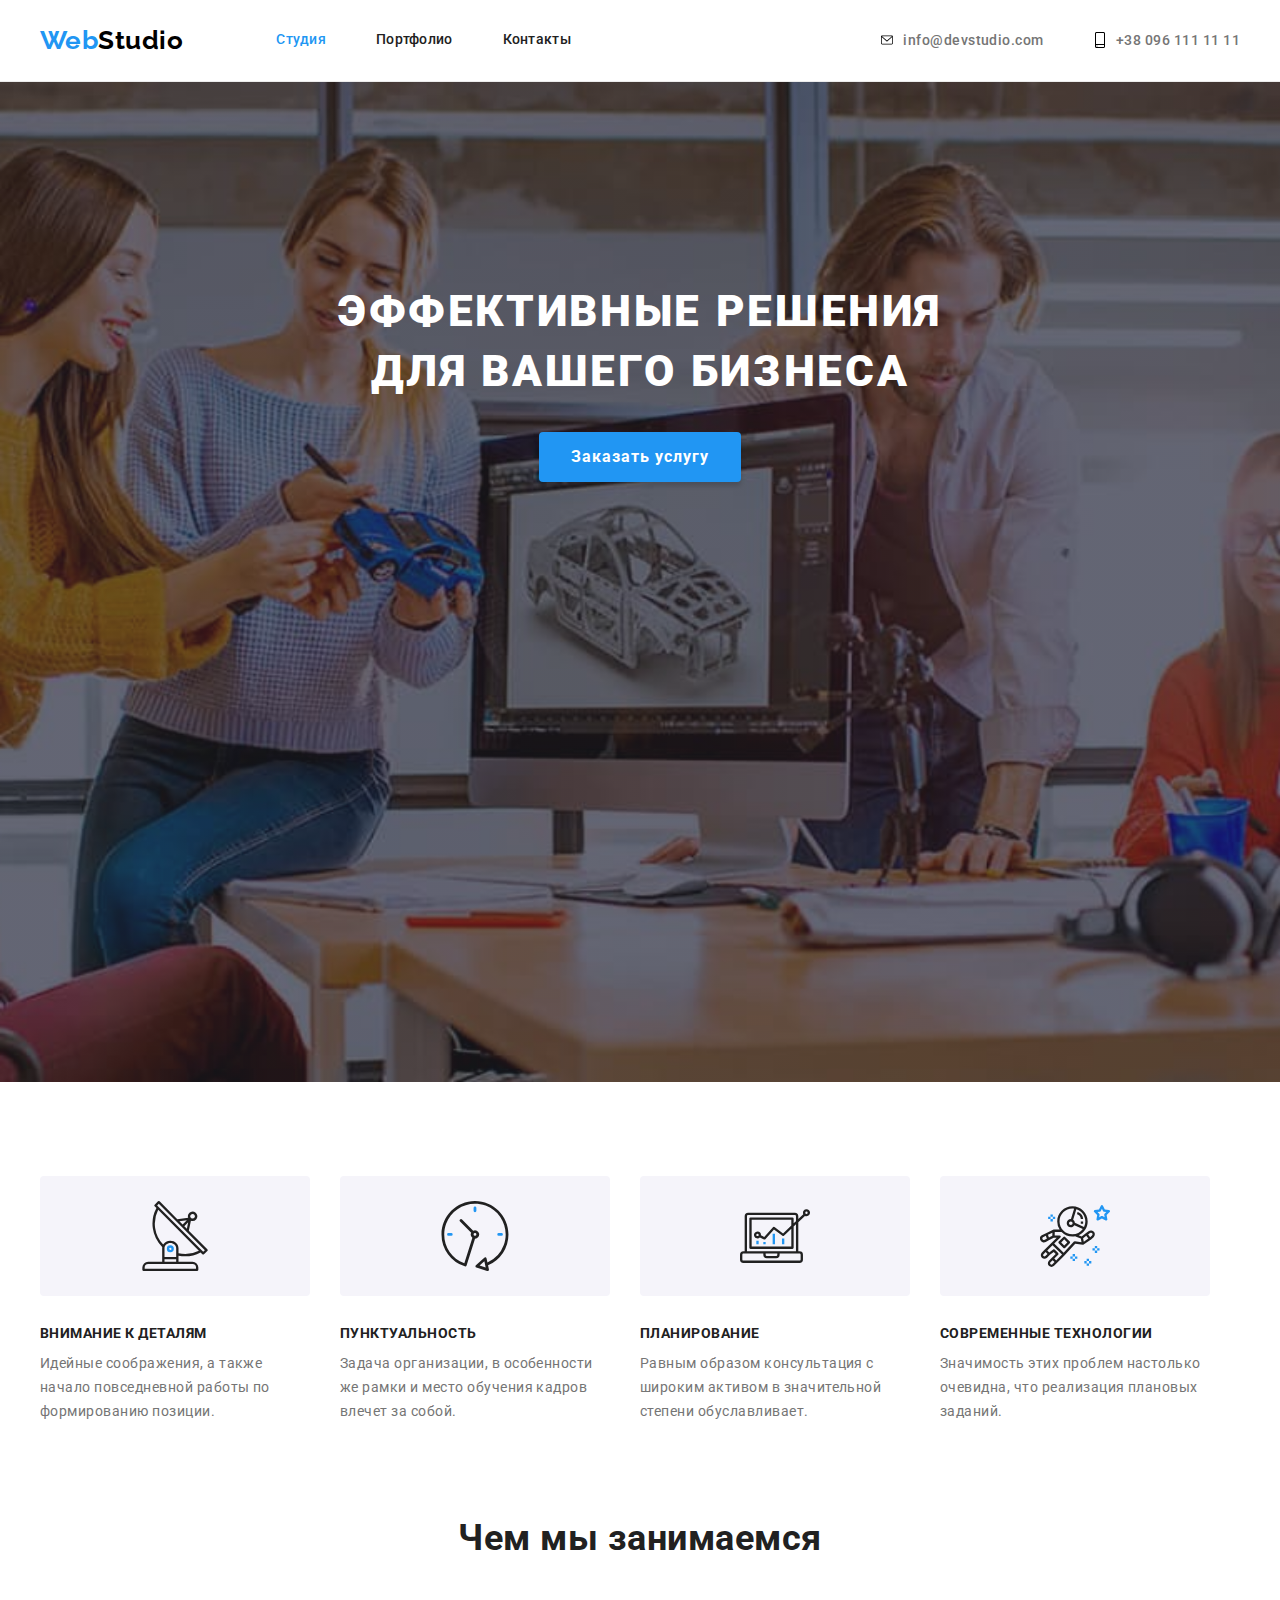
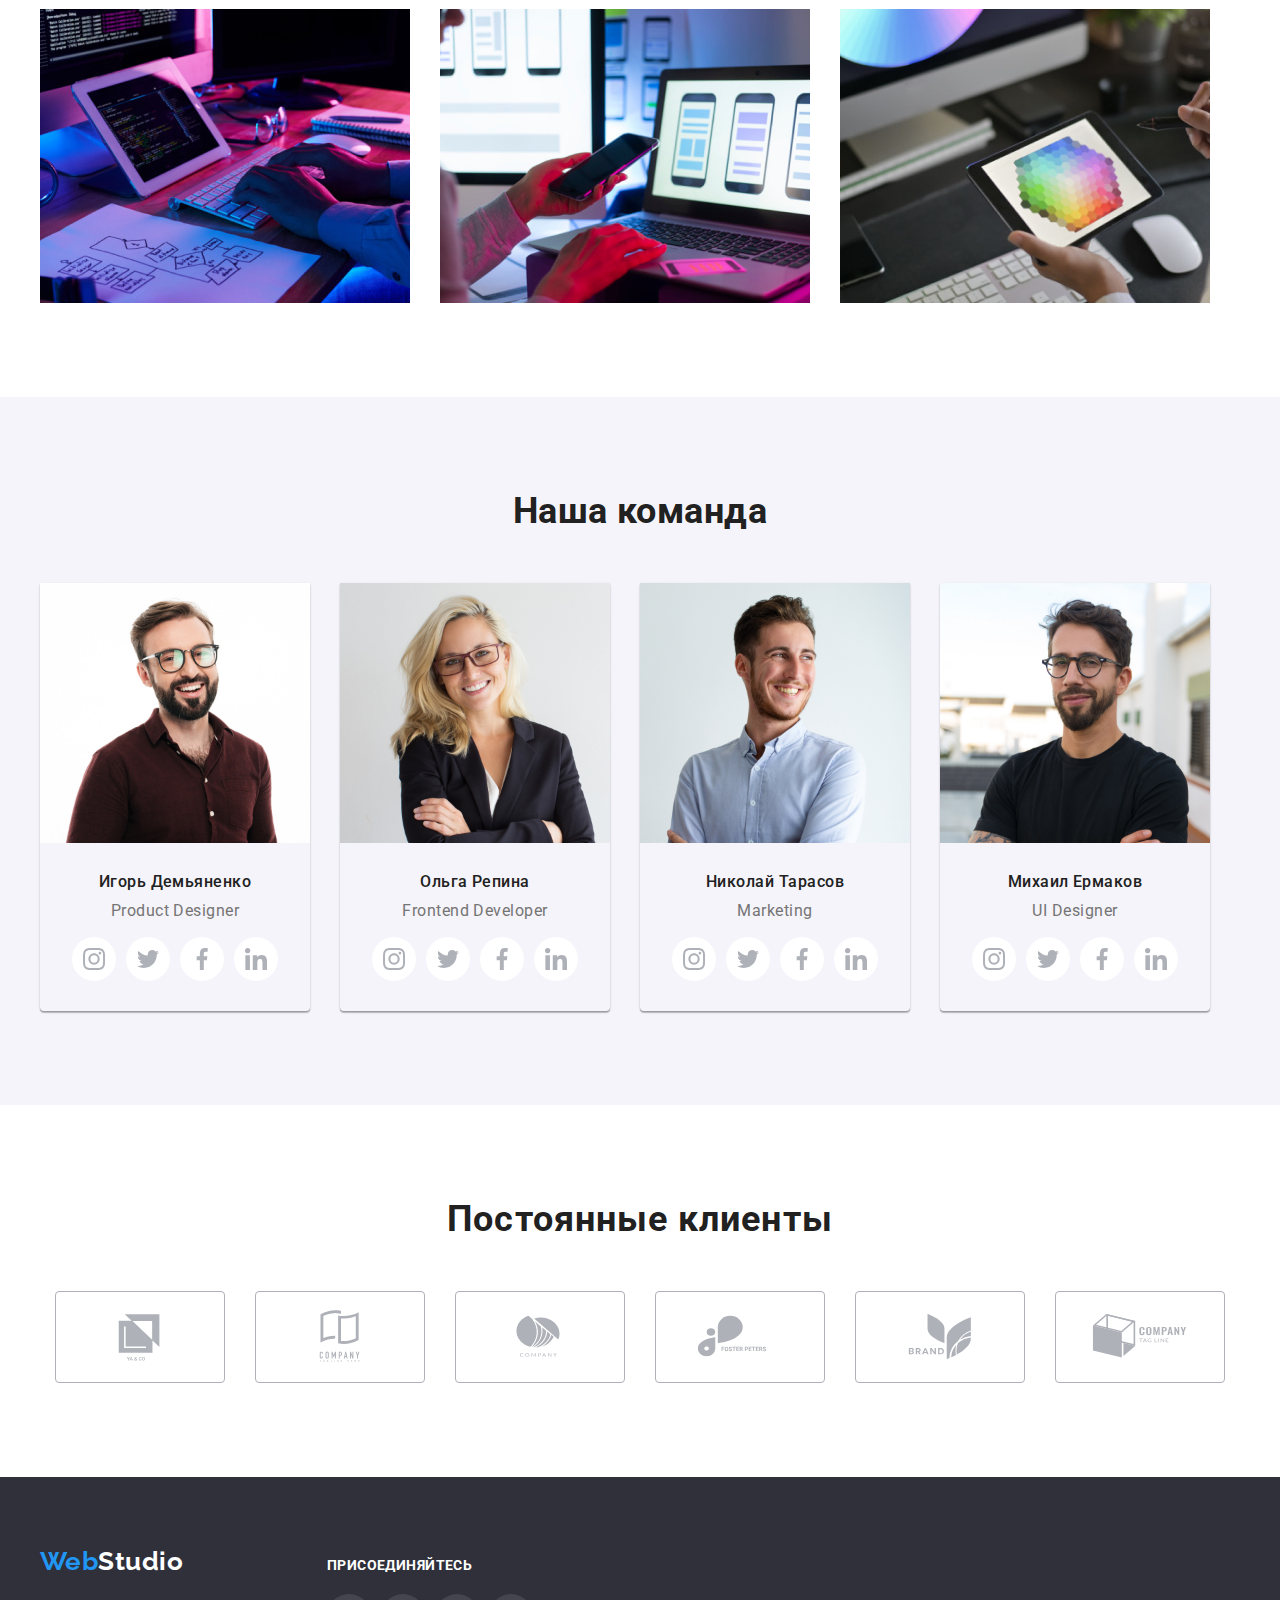
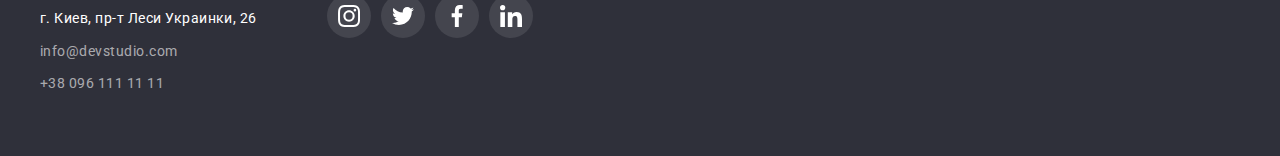
==== commit 45412a83: "final3" ====
--- a/index.html
+++ b/index.html
@@ -44,7 +44,7 @@
         <ul class="aught-nav list">
           <li class="aught-nav-item">
             <a href="mailto:info@devstudio.com" class="aught-nav-link link">
-              <svg class="nav-icon" width="16" height="12">
+              <svg class="nav-icon" width="12" height="16">
                 <use href="./Images/icons.svg#icon-envelope"></use>
               </svg>
               info@devstudio.com
@@ -53,7 +53,7 @@
 
           <li class="aught-nav-item">
             <a href="tel:+380961111111" class="aught-nav-link link">
-              <svg class="nav-icon" width="16" height="12">
+              <svg class="nav-icon" width="12" height="16">
                 <use href="./Images/icons.svg#icon-smartphone"></use>
               </svg>
               +38 096 111 11 11</a
--- a/css/main.css
+++ b/css/main.css
@@ -302,6 +302,9 @@
 .team-list {
   margin-right: 30px;
   text-align: center;
+  box-shadow: 0px 1px 3px rgba(0, 0, 0, 0.12), 0px 1px 1px rgba(0, 0, 0, 0.14),
+    0px 2px 1px rgba(0, 0, 0, 0.2);
+  border-radius: 0px 0px 4px 4px;
 }
 .team-list:last-child {
   margin-right: 0;
@@ -323,9 +326,6 @@
 .team-card {
   padding-bottom: 30px;
   padding-top: 30px;
-  box-shadow: 0px 1px 3px rgba(0, 0, 0, 0.12), 0px 1px 1px rgba(0, 0, 0, 0.14),
-    0px 2px 1px rgba(0, 0, 0, 0.2);
-  border-radius: 0px 0px 4px 4px;
 }
 .team-card > h3 {
   margin-bottom: 10px;
@@ -368,8 +368,8 @@
   fill: var(--acent-color-button-text);
 }
 .clients-section {
-  margin-top: 94px;
-  margin-bottom: 94px;
+  padding-top: 94px;
+  padding-bottom: 94px;
 }
 .clients-list {
   display: flex;
@@ -500,7 +500,7 @@
 .footer-icon-title {
   font-weight: 700;
   font-size: 14px;
-  line-height: 1.14px;
+  line-height: 1.14;
   letter-spacing: 0.03em;
   text-transform: uppercase;
   margin-bottom: 20px;
@@ -584,8 +584,8 @@
   margin-bottom: 4px;
 }
 
-.works .work-item:hover,
-.works .work-item:focus {
+.work-article :hover,
+.work-article :focus {
   box-shadow: 0px 1px 1px rgba(0, 0, 0, 0.12), 0px 4px 4px rgba(0, 0, 0, 0.06),
     1px 4px 6px rgba(0, 0, 0, 0.16);
 }
